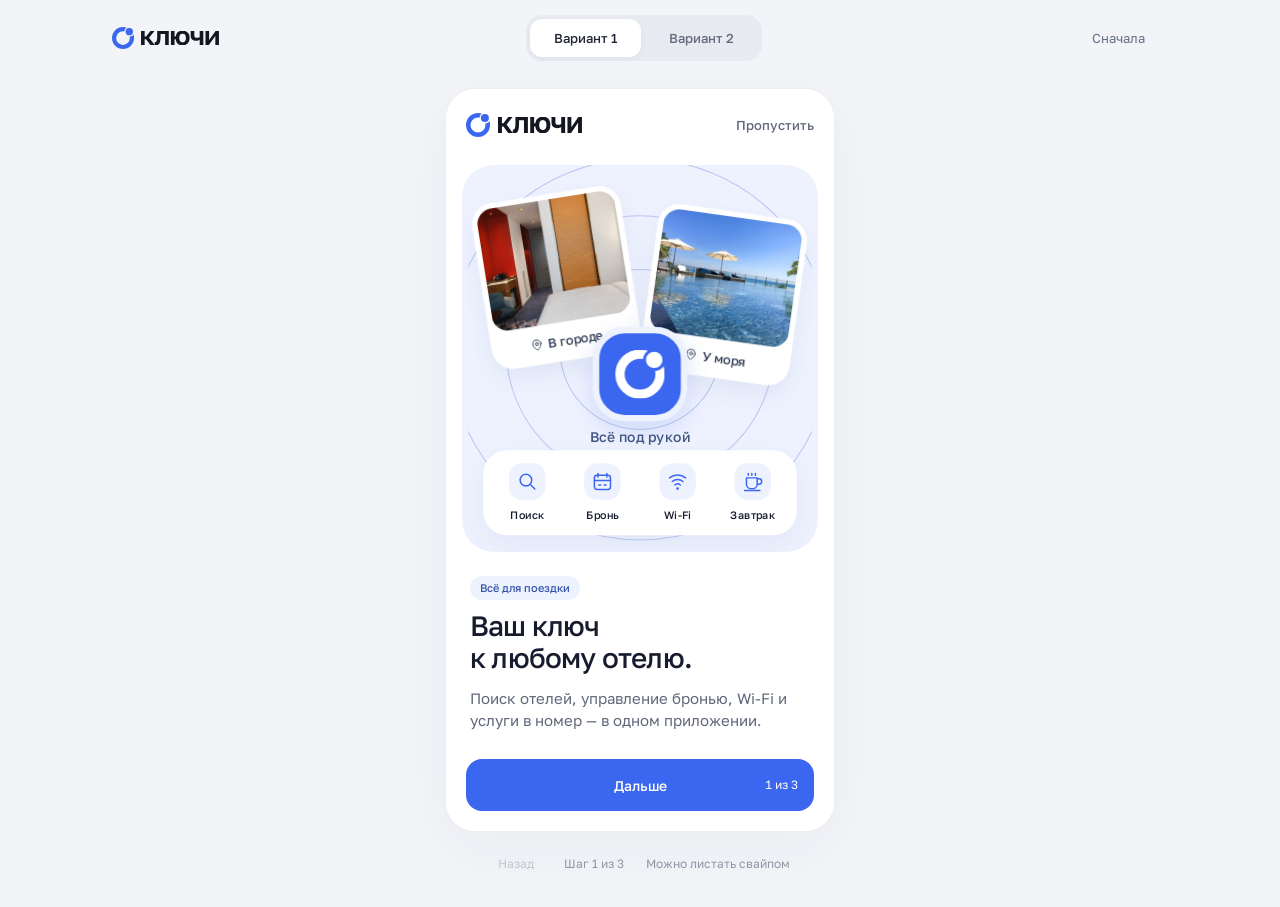
==== index.html @ f1ea24d5 "Add two three-step Keys onboarding prototypes" ====
<!doctype html>
<html lang="ru">
<head>
  <meta charset="utf-8">
  <meta name="viewport" content="width=device-width, initial-scale=1, viewport-fit=cover">
  <meta name="theme-color" content="#f4f5fa">
  <title>Ключи — два варианта онбординга</title>
  <link rel="icon" href="./assets/keys-orbit-symbol-blue.svg" type="image/svg+xml">
  <link rel="stylesheet" href="./fonts.css">
  <link rel="stylesheet" href="./app/variant-one.css">
  <link rel="stylesheet" href="./app/prototype.css">
  <script type="module" src="./app/prototype.js"></script>
</head>
<body>
  <header class="prototype-header">
    <a class="prototype-brand" href="./index.html" aria-label="Ключи — начало прототипа"><img src="./assets/keys-orbit-symbol-blue.svg" alt=""><img src="./assets/keys-wordmark.svg" alt="Ключи"></a>
    <nav class="variant-switch" aria-label="Вариант онбординга">
      <button type="button" data-variant="1" aria-pressed="true">Вариант 1</button>
      <button type="button" data-variant="2" aria-pressed="false">Вариант 2</button>
    </nav>
    <button type="button" class="restart" data-restart>Сначала</button>
  </header>
  <main class="prototype-stage" aria-label="Прототип онбординга">
    <section id="keysOnboardingPrototype" aria-label="Вариант 1">
      <div class="kon-phone" data-phone-screen>
        <header class="kon-header">
          <button type="button" class="kon-back" data-back aria-label="Предыдущий шаг" hidden></button>
          <div class="kon-brand"><img class="brand-symbol" src="./assets/keys-orbit-symbol-blue.svg" alt=""><img class="kon-wordmark" src="./assets/keys-wordmark.svg" alt="Ключи"></div>
          <button type="button" data-onboard-skip data-skip>Пропустить</button>
        </header>
        <main class="kon-stage" aria-label="Знакомство с приложением"></main>
        <footer class="kon-footer">
          <button type="button" class="kon-primary" data-next><span data-onboard-label>Дальше</span><span class="kon-progress" data-onboard-progress>1 из 3</span></button>
          <button type="button" class="kon-secondary" data-booking hidden>У меня уже есть бронь</button>
        </footer>
      </div>
    </section>
    <section id="variantTwo" aria-label="Вариант 2" hidden>
      <div class="orbit-phone" data-phone-screen>
        <div class="orbit-slides"></div>
        <footer class="orbit-footer">
          <nav class="step-bars" aria-label="Шаг онбординга"></nav>
          <button type="button" class="orbit-primary" data-next>Дальше</button>
          <button type="button" class="orbit-secondary" data-booking hidden>У меня уже есть бронь</button>
        </footer>
      </div>
    </section>
    <div class="review-controls"><button type="button" data-back>Назад</button><span data-step-status aria-live="polite">Шаг 1 из 3</span><span class="swipe-hint">Можно листать свайпом</span></div>
  </main>
  <dialog aria-labelledby="completion-title">
    <form method="dialog">
      <img src="./assets/keys-orbit-symbol-blue.svg" alt="" width="48" height="48">
      <p class="completion-eyebrow">КОНЕЦ ОНБОРДИНГА</p>
      <h2 id="completion-title">Переходим к поиску отеля</h2>
      <p data-completion-text>Три шага пройдены. Следующий экран приложения — поиск отеля.</p>
      <button class="dialog-primary" value="restart">Пройти ещё раз</button>
      <button class="dialog-secondary" value="back">Вернуться к последнему шагу</button>
    </form>
  </dialog>
</body>
</html>
---- fonts.css ----
/* cyrillic-ext */
@font-face {
  font-family: 'Onest';
  font-style: normal;
  font-weight: 400;
  font-display: swap;
  src: url("./assets/fonts/94c92959-76fa-433f-8384-70af950ff618.woff2") format('woff2');
  unicode-range: U+0460-052F, U+1C80-1C8A, U+20B4, U+2DE0-2DFF, U+A640-A69F, U+FE2E-FE2F;
}
/* cyrillic */
@font-face {
  font-family: 'Onest';
  font-style: normal;
  font-weight: 400;
  font-display: swap;
  src: url("./assets/fonts/224b887f-c009-40d3-b89b-c998ce53ef79.woff2") format('woff2');
  unicode-range: U+0301, U+0400-045F, U+0490-0491, U+04B0-04B1, U+2116;
}
/* math */
@font-face {
  font-family: 'Onest';
  font-style: normal;
  font-weight: 400;
  font-display: swap;
  src: url("./assets/fonts/7c19373d-10e6-48eb-9c31-f9e4230ee7aa.woff2") format('woff2');
  unicode-range: U+0302-0303, U+0305, U+0307-0308, U+0310, U+0312, U+0315, U+031A, U+0326-0327, U+032C, U+032F-0330, U+0332-0333, U+0338, U+033A, U+0346, U+034D, U+0391-03A1, U+03A3-03A9, U+03B1-03C9, U+03D1, U+03D5-03D6, U+03F0-03F1, U+03F4-03F5, U+2016-2017, U+2034-2038, U+203C, U+2040, U+2043, U+2047, U+2050, U+2057, U+205F, U+2070-2071, U+2074-209F, U+20D0-20DC, U+20E1, U+20E5-20EF, U+2100-2112, U+2114-2115, U+2117-2121, U+2123-214F, U+2190, U+2192, U+2194-21AE, U+21B0-21E5, U+21F1-21F2, U+21F4-2211, U+2213-2214, U+2216-22FF, U+2308-230B, U+2310, U+2319, U+231C-2321, U+2336-237A, U+237C, U+2395, U+239B-23B7, U+23D0, U+23DC-23E1, U+2474-2475, U+25AF, U+25B3, U+25B7, U+25BD, U+25C1, U+25CA, U+25CC, U+25FB, U+266D-266F, U+27C0-27FF, U+2900-2AFF, U+2B0E-2B11, U+2B30-2B4C, U+2BFE, U+3030, U+FF5B, U+FF5D, U+1D400-1D7FF, U+1EE00-1EEFF;
}
/* symbols */
@font-face {
  font-family: 'Onest';
  font-style: normal;
  font-weight: 400;
  font-display: swap;
  src: url("./assets/fonts/ad34a14c-4c8c-423f-834f-b74618df8591.woff2") format('woff2');
  unicode-range: U+0001-000C, U+000E-001F, U+007F-009F, U+20DD-20E0, U+20E2-20E4, U+2150-218F, U+2190, U+2192, U+2194-2199, U+21AF, U+21E6-21F0, U+21F3, U+2218-2219, U+2299, U+22C4-22C6, U+2300-243F, U+2440-244A, U+2460-24FF, U+25A0-27BF, U+2800-28FF, U+2921-2922, U+2981, U+29BF, U+29EB, U+2B00-2BFF, U+4DC0-4DFF, U+FFF9-FFFB, U+10140-1018E, U+10190-1019C, U+101A0, U+101D0-101FD, U+102E0-102FB, U+10E60-10E7E, U+1D2C0-1D2D3, U+1D2E0-1D37F, U+1F000-1F0FF, U+1F100-1F1AE, U+1F1E6-1F1FF, U+1F30D-1F30F, U+1F315, U+1F31C, U+1F31E, U+1F320-1F32C, U+1F336, U+1F378, U+1F37D, U+1F382, U+1F393-1F39F, U+1F3A7-1F3A8, U+1F3AC-1F3AF, U+1F3C2, U+1F3C4-1F3C6, U+1F3CA-1F3CE, U+1F3D4-1F3E0, U+1F3ED, U+1F3F1-1F3F3, U+1F3F5-1F3F7, U+1F408, U+1F415, U+1F41F, U+1F426, U+1F43F, U+1F441-1F442, U+1F444, U+1F446-1F449, U+1F44C-1F44E, U+1F453, U+1F46A, U+1F47D, U+1F4A3, U+1F4B0, U+1F4B3, U+1F4B9, U+1F4BB, U+1F4BF, U+1F4C8-1F4CB, U+1F4D6, U+1F4DA, U+1F4DF, U+1F4E3-1F4E6, U+1F4EA-1F4ED, U+1F4F7, U+1F4F9-1F4FB, U+1F4FD-1F4FE, U+1F503, U+1F507-1F50B, U+1F50D, U+1F512-1F513, U+1F53E-1F54A, U+1F54F-1F5FA, U+1F610, U+1F650-1F67F, U+1F687, U+1F68D, U+1F691, U+1F694, U+1F698, U+1F6AD, U+1F6B2, U+1F6B9-1F6BA, U+1F6BC, U+1F6C6-1F6CF, U+1F6D3-1F6D7, U+1F6E0-1F6EA, U+1F6F0-1F6F3, U+1F6F7-1F6FC, U+1F700-1F80B, U+1F810-1F847, U+1F850-1F859, U+1F860-1F887, U+1F890-1F8AD, U+1F8B0-1F8BB, U+1F8C0-1F8C1, U+1F8D0-1F8D8, U+1F900-1F90B, U+1F93B, U+1F946, U+1F984, U+1F996, U+1F9E9, U+1FA00-1FA6F, U+1FA70-1FA7C, U+1FA80-1FAC6, U+1FAC8, U+1FACC-1FADD, U+1FADF-1FAEB, U+1FAEF-1FAFA, U+1FB00-1FBFF;
}
/* vietnamese */
@font-face {
  font-family: 'Onest';
  font-style: normal;
  font-weight: 400;
  font-display: swap;
  src: url("./assets/fonts/74336ee8-8301-4ddb-8cc1-fe954dab2084.woff2") format('woff2');
  unicode-range: U+0102-0103, U+0110-0111, U+0128-0129, U+0168-0169, U+01A0-01A1, U+01AF-01B0, U+0300-0301, U+0303-0304, U+0308-0309, U+0323, U+0329, U+1EA0-1EF9, U+20AB;
}
/* latin-ext */
@font-face {
  font-family: 'Onest';
  font-style: normal;
  font-weight: 400;
  font-display: swap;
  src: url("./assets/fonts/9a9ccb74-e5eb-4e24-b52e-71eafc269da8.woff2") format('woff2');
  unicode-range: U+0100-02BA, U+02BD-02C5, U+02C7-02CC, U+02CE-02D7, U+02DD-02FF, U+0304, U+0308, U+0329, U+1D00-1DBF, U+1E00-1E9F, U+1EF2-1EFF, U+2020, U+20A0-20AB, U+20AD-20C4, U+2113, U+2C60-2C7F, U+A720-A7FF;
}
/* latin */
@font-face {
  font-family: 'Onest';
  font-style: normal;
  font-weight: 400;
  font-display: swap;
  src: url("./assets/fonts/26c25336-1daa-4f45-ab3e-5787d46991ff.woff2") format('woff2');
  unicode-range: U+0000-00FF, U+0131, U+0152-0153, U+02BB-02BC, U+02C6, U+02DA, U+02DC, U+0304, U+0308, U+0329, U+2000-206F, U+20AC, U+2122, U+2191, U+2193, U+2212, U+2215, U+FEFF, U+FFFD;
}
/* cyrillic-ext */
@font-face {
  font-family: 'Onest';
  font-style: normal;
  font-weight: 500;
  font-display: swap;
  src: url("./assets/fonts/94c92959-76fa-433f-8384-70af950ff618.woff2") format('woff2');
  unicode-range: U+0460-052F, U+1C80-1C8A, U+20B4, U+2DE0-2DFF, U+A640-A69F, U+FE2E-FE2F;
}
/* cyrillic */
@font-face {
  font-family: 'Onest';
  font-style: normal;
  font-weight: 500;
  font-display: swap;
  src: url("./assets/fonts/224b887f-c009-40d3-b89b-c998ce53ef79.woff2") format('woff2');
  unicode-range: U+0301, U+0400-045F, U+0490-0491, U+04B0-04B1, U+2116;
}
/* math */
@font-face {
  font-family: 'Onest';
  font-style: normal;
  font-weight: 500;
  font-display: swap;
  src: url("./assets/fonts/7c19373d-10e6-48eb-9c31-f9e4230ee7aa.woff2") format('woff2');
  unicode-range: U+0302-0303, U+0305, U+0307-0308, U+0310, U+0312, U+0315, U+031A, U+0326-0327, U+032C, U+032F-0330, U+0332-0333, U+0338, U+033A, U+0346, U+034D, U+0391-03A1, U+03A3-03A9, U+03B1-03C9, U+03D1, U+03D5-03D6, U+03F0-03F1, U+03F4-03F5, U+2016-2017, U+2034-2038, U+203C, U+2040, U+2043, U+2047, U+2050, U+2057, U+205F, U+2070-2071, U+2074-209F, U+20D0-20DC, U+20E1, U+20E5-20EF, U+2100-2112, U+2114-2115, U+2117-2121, U+2123-214F, U+2190, U+2192, U+2194-21AE, U+21B0-21E5, U+21F1-21F2, U+21F4-2211, U+2213-2214, U+2216-22FF, U+2308-230B, U+2310, U+2319, U+231C-2321, U+2336-237A, U+237C, U+2395, U+239B-23B7, U+23D0, U+23DC-23E1, U+2474-2475, U+25AF, U+25B3, U+25B7, U+25BD, U+25C1, U+25CA, U+25CC, U+25FB, U+266D-266F, U+27C0-27FF, U+2900-2AFF, U+2B0E-2B11, U+2B30-2B4C, U+2BFE, U+3030, U+FF5B, U+FF5D, U+1D400-1D7FF, U+1EE00-1EEFF;
}
/* symbols */
@font-face {
  font-family: 'Onest';
  font-style: normal;
  font-weight: 500;
  font-display: swap;
  src: url("./assets/fonts/ad34a14c-4c8c-423f-834f-b74618df8591.woff2") format('woff2');
  unicode-range: U+0001-000C, U+000E-001F, U+007F-009F, U+20DD-20E0, U+20E2-20E4, U+2150-218F, U+2190, U+2192, U+2194-2199, U+21AF, U+21E6-21F0, U+21F3, U+2218-2219, U+2299, U+22C4-22C6, U+2300-243F, U+2440-244A, U+2460-24FF, U+25A0-27BF, U+2800-28FF, U+2921-2922, U+2981, U+29BF, U+29EB, U+2B00-2BFF, U+4DC0-4DFF, U+FFF9-FFFB, U+10140-1018E, U+10190-1019C, U+101A0, U+101D0-101FD, U+102E0-102FB, U+10E60-10E7E, U+1D2C0-1D2D3, U+1D2E0-1D37F, U+1F000-1F0FF, U+1F100-1F1AE, U+1F1E6-1F1FF, U+1F30D-1F30F, U+1F315, U+1F31C, U+1F31E, U+1F320-1F32C, U+1F336, U+1F378, U+1F37D, U+1F382, U+1F393-1F39F, U+1F3A7-1F3A8, U+1F3AC-1F3AF, U+1F3C2, U+1F3C4-1F3C6, U+1F3CA-1F3CE, U+1F3D4-1F3E0, U+1F3ED, U+1F3F1-1F3F3, U+1F3F5-1F3F7, U+1F408, U+1F415, U+1F41F, U+1F426, U+1F43F, U+1F441-1F442, U+1F444, U+1F446-1F449, U+1F44C-1F44E, U+1F453, U+1F46A, U+1F47D, U+1F4A3, U+1F4B0, U+1F4B3, U+1F4B9, U+1F4BB, U+1F4BF, U+1F4C8-1F4CB, U+1F4D6, U+1F4DA, U+1F4DF, U+1F4E3-1F4E6, U+1F4EA-1F4ED, U+1F4F7, U+1F4F9-1F4FB, U+1F4FD-1F4FE, U+1F503, U+1F507-1F50B, U+1F50D, U+1F512-1F513, U+1F53E-1F54A, U+1F54F-1F5FA, U+1F610, U+1F650-1F67F, U+1F687, U+1F68D, U+1F691, U+1F694, U+1F698, U+1F6AD, U+1F6B2, U+1F6B9-1F6BA, U+1F6BC, U+1F6C6-1F6CF, U+1F6D3-1F6D7, U+1F6E0-1F6EA, U+1F6F0-1F6F3, U+1F6F7-1F6FC, U+1F700-1F80B, U+1F810-1F847, U+1F850-1F859, U+1F860-1F887, U+1F890-1F8AD, U+1F8B0-1F8BB, U+1F8C0-1F8C1, U+1F8D0-1F8D8, U+1F900-1F90B, U+1F93B, U+1F946, U+1F984, U+1F996, U+1F9E9, U+1FA00-1FA6F, U+1FA70-1FA7C, U+1FA80-1FAC6, U+1FAC8, U+1FACC-1FADD, U+1FADF-1FAEB, U+1FAEF-1FAFA, U+1FB00-1FBFF;
}
/* vietnamese */
@font-face {
  font-family: 'Onest';
  font-style: normal;
  font-weight: 500;
  font-display: swap;
  src: url("./assets/fonts/74336ee8-8301-4ddb-8cc1-fe954dab2084.woff2") format('woff2');
  unicode-range: U+0102-0103, U+0110-0111, U+0128-0129, U+0168-0169, U+01A0-01A1, U+01AF-01B0, U+0300-0301, U+0303-0304, U+0308-0309, U+0323, U+0329, U+1EA0-1EF9, U+20AB;
}
/* latin-ext */
@font-face {
  font-family: 'Onest';
  font-style: normal;
  font-weight: 500;
  font-display: swap;
  src: url("./assets/fonts/9a9ccb74-e5eb-4e24-b52e-71eafc269da8.woff2") format('woff2');
  unicode-range: U+0100-02BA, U+02BD-02C5, U+02C7-02CC, U+02CE-02D7, U+02DD-02FF, U+0304, U+0308, U+0329, U+1D00-1DBF, U+1E00-1E9F, U+1EF2-1EFF, U+2020, U+20A0-20AB, U+20AD-20C4, U+2113, U+2C60-2C7F, U+A720-A7FF;
}
/* latin */
@font-face {
  font-family: 'Onest';
  font-style: normal;
  font-weight: 500;
  font-display: swap;
  src: url("./assets/fonts/26c25336-1daa-4f45-ab3e-5787d46991ff.woff2") format('woff2');
  unicode-range: U+0000-00FF, U+0131, U+0152-0153, U+02BB-02BC, U+02C6, U+02DA, U+02DC, U+0304, U+0308, U+0329, U+2000-206F, U+20AC, U+2122, U+2191, U+2193, U+2212, U+2215, U+FEFF, U+FFFD;
}
/* cyrillic-ext */
@font-face {
  font-family: 'Unbounded';
  font-style: normal;
  font-weight: 500;
  font-display: swap;
  src: url("./assets/fonts/e38fe91e-8427-4e10-9635-81ae80076429.woff2") format('woff2');
  unicode-range: U+0460-052F, U+1C80-1C8A, U+20B4, U+2DE0-2DFF, U+A640-A69F, U+FE2E-FE2F;
}
/* cyrillic */
@font-face {
  font-family: 'Unbounded';
  font-style: normal;
  font-weight: 500;
  font-display: swap;
  src: url("./assets/fonts/b488c37d-ebae-4c45-a762-8b8aa4b4343b.woff2") format('woff2');
  unicode-range: U+0301, U+0400-045F, U+0490-0491, U+04B0-04B1, U+2116;
}
/* vietnamese */
@font-face {
  font-family: 'Unbounded';
  font-style: normal;
  font-weight: 500;
  font-display: swap;
  src: url("./assets/fonts/0ee1208a-fbf8-474f-a5f6-5e7e6a9bb08d.woff2") format('woff2');
  unicode-range: U+0102-0103, U+0110-0111, U+0128-0129, U+0168-0169, U+01A0-01A1, U+01AF-01B0, U+0300-0301, U+0303-0304, U+0308-0309, U+0323, U+0329, U+1EA0-1EF9, U+20AB;
}
/* latin-ext */
@font-face {
  font-family: 'Unbounded';
  font-style: normal;
  font-weight: 500;
  font-display: swap;
  src: url("./assets/fonts/8741577a-c446-4a80-b9a4-e531bd05f791.woff2") format('woff2');
  unicode-range: U+0100-02BA, U+02BD-02C5, U+02C7-02CC, U+02CE-02D7, U+02DD-02FF, U+0304, U+0308, U+0329, U+1D00-1DBF, U+1E00-1E9F, U+1EF2-1EFF, U+2020, U+20A0-20AB, U+20AD-20C4, U+2113, U+2C60-2C7F, U+A720-A7FF;
}
/* latin */
@font-face {
  font-family: 'Unbounded';
  font-style: normal;
  font-weight: 500;
  font-display: swap;
  src: url("./assets/fonts/87f37b57-3fe3-411d-8862-aa31b31827a6.woff2") format('woff2');
  unicode-range: U+0000-00FF, U+0131, U+0152-0153, U+02BB-02BC, U+02C6, U+02DA, U+02DC, U+0304, U+0308, U+0329, U+2000-206F, U+20AC, U+2122, U+2191, U+2193, U+2212, U+2215, U+FEFF, U+FFFD;
}

@font-face{font-family:'Golos Text';font-style:normal;font-weight:100 900;font-display:swap;src:url('./assets/fonts/golos-text-latin-wght-normal-BS5oQT7X.woff2') format('woff2');unicode-range:U+0000-00FF,U+0131,U+0152-0153,U+02BB-02BC,U+02C6,U+02DA,U+02DC,U+0304,U+0308,U+0329,U+2000-206F,U+20A0-20AB,U+20AD-20C0,U+2113,U+2C60-2C7F,U+A720-A7FF,U+FEFF,U+FFFD;}
@font-face{font-family:'Golos Text';font-style:normal;font-weight:100 900;font-display:swap;src:url('./assets/fonts/golos-text-cyrillic-wght-normal-mKek_fSS.woff2') format('woff2');unicode-range:U+0301,U+0400-045F,U+0490-0491,U+04B0-04B1,U+2116;}
---- app/variant-one.css ----
/* Three stories in the Orbit brand: trip, combined benefits, personal discovery. */
#keysOnboardingPrototype[hidden]{display:none!important}
body[data-keys-scenario=onboarding] #keysUnifiedPrototype>:not(#keysOnboardingPrototype){display:none!important}
#keysOnboardingPrototype{display:flex;justify-content:center;padding:6px 0 22px;font-family:var(--font-sans);color:#171b2d}
#keysOnboardingPrototype *{box-sizing:border-box}
#keysOnboardingPrototype .kon-phone{position:relative;isolation:isolate;width:390px;max-width:100%;height:var(--keys-preview-height,844px);min-height:440px;display:flex;flex-direction:column;overflow:hidden;border:1px solid #eceef2;border-radius:30px;background:#fff;box-shadow:0 16px 60px #1c284112;container-type:size;touch-action:pan-y}
#keysOnboardingPrototype button{font:500 14px/21px var(--font-sans);cursor:pointer;flex:none}
#keysOnboardingPrototype button[hidden]{display:none!important}
#keysOnboardingPrototype button:focus-visible{outline:2px solid #3a66f0;outline-offset:3px}
#keysOnboardingPrototype .kon-header{height:64px;flex:none;display:flex;align-items:center;gap:10px;padding:8px 20px 0}
#keysOnboardingPrototype .kon-header button{height:44px;border:0;background:none;color:#62687b;padding:0}
#keysOnboardingPrototype .kon-header [data-onboard-skip]{margin-left:auto;font-size:13px}
#keysOnboardingPrototype .kon-back{width:32px}
#keysOnboardingPrototype .kon-back svg{width:22px;height:22px}
.kon-brand{display:flex;align-items:center;gap:8px}
#keysOnboardingPrototype .kon-wordmark{display:block;width:80px;height:auto}
.kon-orbit{position:relative;width:22px;height:22px;border:4.1px solid #3a66f0;border-radius:50%;transform:rotate(calc(var(--kon-step)*90deg));transition:transform .6s cubic-bezier(.2,.8,.2,1)}
.kon-orbit i{position:absolute;left:-5.7px;top:3.2px;width:7.3px;height:7.3px;border-radius:50%;background:#3a66f0;box-shadow:0 0 0 1.3px #fff}
#keysOnboardingPrototype .kon-stage{position:relative;flex:1;min-height:0;overflow:hidden}
#keysOnboardingPrototype .kon-slide{position:absolute;inset:0;display:flex;flex-direction:column;transform:translateX(calc(var(--kon-offset)*100%));transition:transform .36s cubic-bezier(.2,.8,.2,1),opacity .2s}
#keysOnboardingPrototype .kon-visual{margin:12px 16px 0;flex:1;min-height:180px;max-height:420px;position:relative;overflow:hidden;border-radius:26px;background:linear-gradient(145deg,#dce8ff,#eeedff 65%,#e6e0ff)}
#keysOnboardingPrototype [data-theme=benefits] .kon-visual{background:linear-gradient(145deg,#deeee9,#e6f4ee 40%,#e9edff)}
#keysOnboardingPrototype [data-theme=match] .kon-visual{background:linear-gradient(145deg,#ece6ff,#e4e7ff 50%,#d5edff)}
#keysOnboardingPrototype .kon-scene{position:absolute;width:320px;height:360px;top:50%;left:50%;transform:translate(-50%,-50%) scale(var(--kon-art-scale,1));transform-origin:center;font:400 12px/17px var(--font-sans)}
#keysOnboardingPrototype .kon-scene svg{display:block;width:20px;height:20px;flex:none}
#keysOnboardingPrototype .kon-scene strong{font-weight:600}
#keysOnboardingPrototype .kon-art-orbit{position:absolute;width:310px;height:310px;left:4px;top:20px;opacity:.13;animation:kon-orbit-drift 30s linear infinite}
#keysOnboardingPrototype .kon-copy{padding:24px 24px 12px;flex:none}
#keysOnboardingPrototype .kon-eyebrow{display:block;color:#3b57b5;font:500 12px/18px var(--font-sans);margin-bottom:10px}
#keysOnboardingPrototype .kon-copy h1{margin:0;font:600 28px/32px var(--font-sans)!important;letter-spacing:-.7px;outline:none}
#keysOnboardingPrototype .kon-copy p{margin:14px 0 0;font:400 15px/22px var(--font-sans);color:#62687b;text-wrap:pretty}
#keysOnboardingPrototype .kon-footer{padding:16px 20px max(20px,env(safe-area-inset-bottom));display:flex;flex-direction:column;gap:4px;flex:none;background:#fff}
#keysOnboardingPrototype .kon-primary{display:grid;grid-template-columns:40px minmax(0,1fr) 40px;align-items:center;gap:4px;padding:0 16px;height:52px;border:0;border-radius:16px;background:#3a66f0;color:#fff}
#keysOnboardingPrototype .kon-progress{grid-column:3;grid-row:1;justify-self:end;font:400 12px/18px var(--font-sans);font-variant-numeric:tabular-nums;white-space:nowrap;color:#fff}
#keysOnboardingPrototype [data-onboard-label]{grid-column:2;grid-row:1}
#keysOnboardingPrototype .kon-secondary{height:36px;border:0;border-radius:14px;background:transparent;color:#3a66f0;font-size:13px}
/* Trip: real app fragments gathered around one booking. */
#keysOnboardingPrototype .kon-search-preview{position:absolute;top:18px;left:18px;right:18px;display:flex;align-items:center;gap:10px;padding:13px 14px;background:#fff;border-radius:16px;box-shadow:0 8px 24px #25488f0c;color:#36415d;font-size:14px}
#keysOnboardingPrototype .kon-small-orbit{margin-left:auto;width:22px;height:22px}
#keysOnboardingPrototype .kon-small-orbit img{width:100%;height:100%}
#keysOnboardingPrototype .kon-booking-preview{position:absolute;top:83px;left:32px;right:24px;display:flex;overflow:hidden;border:4px solid #fff;border-radius:20px;background:#fff;box-shadow:0 12px 32px #36497b18;transform:rotate(-3deg)}
#keysOnboardingPrototype .kon-hotel-photo{width:93px;height:150px;object-fit:cover;object-position:90% 55%}
#keysOnboardingPrototype .kon-booking-info{display:flex;flex-direction:column;gap:6px;padding:12px 9px;color:#697184}
#keysOnboardingPrototype .kon-booking-info strong{font-size:16px;line-height:22px;color:#171b2d}
#keysOnboardingPrototype .kon-status{display:flex;gap:3px;align-items:center;font-size:10px;color:#137351;white-space:nowrap}
#keysOnboardingPrototype .kon-status svg{width:12px;height:12px}
#keysOnboardingPrototype .kon-booking-actions{display:flex;gap:8px;margin-top:6px;font-size:10px;line-height:15px;color:#3456bd}
#keysOnboardingPrototype .kon-wifi-preview,#keysOnboardingPrototype .kon-service-preview{position:absolute;display:flex;align-items:center;gap:10px;padding:13px;border-radius:18px;box-shadow:0 8px 24px #25488f12}
#keysOnboardingPrototype .kon-wifi-preview{left:8px;top:236px;width:226px;background:#fff;transform:rotate(-3deg)}
#keysOnboardingPrototype .kon-mini-icon{display:grid;place-items:center;width:34px;height:34px;border-radius:11px;background:#eef2ff;color:#3456bd}
#keysOnboardingPrototype .kon-wifi-preview div,#keysOnboardingPrototype .kon-service-preview div{display:flex;flex-direction:column;gap:2px}
#keysOnboardingPrototype .kon-wifi-preview strong,#keysOnboardingPrototype .kon-service-preview strong{font-size:13px}
#keysOnboardingPrototype .kon-wifi-preview div>span{color:#697184;font-size:11px}
#keysOnboardingPrototype .kon-service-preview{right:8px;bottom:9px;background:#3a66f0;color:#fff;transform:rotate(3deg)}
#keysOnboardingPrototype .kon-service-preview .kon-mini-icon{background:#ffffff20;color:#fff}
#keysOnboardingPrototype .kon-service-preview div>span{display:flex;align-items:center;gap:4px;color:#e4edff;font-size:11px}
#keysOnboardingPrototype .kon-service-preview div>span svg{width:12px;height:12px}
/* Benefits: two distinct loyalty sources, one clear total. */
#keysOnboardingPrototype .kon-direct-label{position:absolute;top:18px;left:0;right:0;display:flex;justify-content:center;align-items:center;gap:7px;font-weight:500;color:#23644f}
#keysOnboardingPrototype .kon-direct-label svg{width:17px;height:17px}
#keysOnboardingPrototype .kon-hotel-member{position:absolute;top:55px;left:18px;right:18px;padding:18px;display:flex;align-items:center;justify-content:space-between;border-radius:20px;background:#fff7e8;color:#75501e;box-shadow:0 10px 24px #66735310}
#keysOnboardingPrototype .kon-hotel-member>div,#keysOnboardingPrototype .kon-app-points>div{display:flex;flex-direction:column;gap:6px}
#keysOnboardingPrototype .kon-hotel-member strong{font-size:18px;line-height:24px;color:#382b18}
#keysOnboardingPrototype .kon-gold-label{font-size:11px;font-weight:500}
#keysOnboardingPrototype .kon-hotel-member>b{font-size:35px;line-height:40px;letter-spacing:-1.8px}
#keysOnboardingPrototype .kon-hotel-member>b span{font-size:23px}
#keysOnboardingPrototype .kon-combine{position:absolute;z-index:2;top:149px;left:143px;width:34px;height:34px;border:3px solid #e5f2ee;border-radius:50%;display:grid;place-items:center;background:#fff;color:#33654f;font:500 23px/28px var(--font-sans)}
#keysOnboardingPrototype .kon-app-points{position:absolute;top:174px;left:18px;right:18px;display:flex;align-items:center;justify-content:space-between;padding:16px 18px;border-radius:20px;background:#3a66f0;color:#fff;box-shadow:0 10px 24px #365bc324}
#keysOnboardingPrototype .kon-app-points strong{font-size:28px;line-height:32px;letter-spacing:-.5px}
#keysOnboardingPrototype .kon-app-points small{font-size:12px;font-weight:400;letter-spacing:0}
#keysOnboardingPrototype .kon-app-points>div>span:last-child{font-size:10px;color:#eff3ff}
#keysOnboardingPrototype .kon-app-points>img{width:55px;height:55px;filter:brightness(0) invert(1);opacity:.75}
#keysOnboardingPrototype .kon-total-preview{position:absolute;bottom:9px;left:18px;right:18px;display:flex;justify-content:space-between;align-items:center;gap:8px;padding:8px 14px;border-radius:16px;background:#fff;color:#697184}
#keysOnboardingPrototype .kon-total-preview>div>span{display:block;font-size:10px;line-height:14px}
#keysOnboardingPrototype .kon-total-preview>div>div{display:flex;align-items:baseline;gap:8px;margin-top:3px}
#keysOnboardingPrototype .kon-total-preview strong{font-size:22px;line-height:26px;color:#171b2d;letter-spacing:-.5px}
#keysOnboardingPrototype .kon-total-preview s{font-size:12px}
#keysOnboardingPrototype .kon-saving{font-size:10px;line-height:15px;color:#147350;background:#e6f6ec;border-radius:10px;padding:6px 10px}
#keysOnboardingPrototype .kon-saving b{font-size:14px;font-weight:600}
/* Personal recommendations: familiar hotel card, signals and a saved heart. */
#keysOnboardingPrototype .kon-interest{position:absolute;display:flex;align-items:center;gap:6px;background:#fff;border-radius:24px;padding:9px 12px;color:#4d4d83;font-size:12px;box-shadow:0 6px 18px #44358110}
#keysOnboardingPrototype .kon-interest svg{width:16px;height:16px}
#keysOnboardingPrototype .kon-interest-one{top:17px;left:22px;transform:rotate(-7deg);color:#ae3e75}
#keysOnboardingPrototype .kon-interest-two{top:32px;right:14px;transform:rotate(6deg)}
#keysOnboardingPrototype .kon-match-card{position:absolute;top:77px;left:24px;right:24px;border:5px solid #fff;border-radius:23px;background:#fff;overflow:hidden;box-shadow:0 14px 30px #2c497b1a;transform:rotate(-3deg)}
#keysOnboardingPrototype .kon-match-photo{height:122px;position:relative}
#keysOnboardingPrototype .kon-match-photo>img{width:100%;height:100%;object-fit:cover}
#keysOnboardingPrototype .kon-match-heart{position:absolute;top:10px;right:10px;display:grid;place-items:center;width:34px;height:34px;border-radius:50%;background:#fff;color:#d04f7c}
#keysOnboardingPrototype .kon-match-heart svg{fill:#d04f7c;width:20px;height:20px}
#keysOnboardingPrototype .kon-match-info{padding:12px 10px;display:flex;flex-direction:column;gap:6px}
#keysOnboardingPrototype .kon-personal-label{font-size:11px;line-height:16px;color:#3456bd}
#keysOnboardingPrototype .kon-match-info>strong{font-size:19px;line-height:24px}
#keysOnboardingPrototype .kon-match-tags{display:flex;gap:6px;margin-top:3px}
#keysOnboardingPrototype .kon-match-tags>span{display:flex;align-items:center;gap:3px;padding:4px 5px;background:#f1f4ff;border-radius:7px;color:#3456bd;font-size:9px;white-space:nowrap}
#keysOnboardingPrototype .kon-match-tags svg{width:12px;height:12px}
#keysOnboardingPrototype .kon-match-note{position:absolute;bottom:9px;left:12px;right:12px;display:flex;align-items:center;justify-content:center;gap:6px;padding:10px 6px;border-radius:13px;background:#e7f6ef;color:#196f51;font-size:10px;box-shadow:0 8px 16px #2c497b0c}
#keysOnboardingPrototype .kon-match-note svg{width:14px;height:14px}
#keysOnboardingPrototype .is-current .kon-appear{animation:kon-card-arrive .7s cubic-bezier(.2,.8,.2,1) both;animation-delay:.08s}
#keysOnboardingPrototype .is-current .kon-appear:nth-of-type(2){animation-delay:.18s}
#keysOnboardingPrototype .is-current .kon-appear:nth-of-type(3){animation-delay:.3s}
#keysOnboardingPrototype .is-current .kon-appear:nth-of-type(4){animation-delay:.42s}
#keysOnboardingPrototype .kon-slide:not(.is-current) *,#keysOnboardingPrototype .kon-loading .kon-appear{animation-play-state:paused!important}
@keyframes kon-card-arrive{from{opacity:0;translate:0 18px;scale:.95}to{opacity:1;translate:0 0;scale:1}}
@keyframes kon-orbit-drift{to{rotate:360deg}}
@container(max-height:700px){
 #keysOnboardingPrototype .kon-header{height:52px;padding-top:0}
 #keysOnboardingPrototype .kon-visual{margin-top:6px;min-height:170px}
 #keysOnboardingPrototype .kon-copy{padding:16px 22px 6px}
 #keysOnboardingPrototype .kon-eyebrow{margin-bottom:6px}
 #keysOnboardingPrototype .kon-copy h1{font-size:26px!important;line-height:30px!important}
 #keysOnboardingPrototype .kon-copy p{font-size:14px;line-height:20px;margin-top:10px}
 #keysOnboardingPrototype .kon-footer{padding:10px 20px max(12px,env(safe-area-inset-bottom))}
}
@container(max-height:540px){
 #keysOnboardingPrototype .kon-slide{overflow-y:auto}
 #keysOnboardingPrototype .kon-visual{flex:none;height:170px}
 #keysOnboardingPrototype .kon-copy{padding-top:12px}
 #keysOnboardingPrototype .kon-copy h1{font-size:23px!important;line-height:27px!important}
}
@media(max-width:520px){#keysOnboardingPrototype{padding:0}#keysOnboardingPrototype .kon-phone{width:100%;border:0;border-radius:0;box-shadow:none}}
@media(prefers-reduced-motion:reduce){#keysOnboardingPrototype *{animation:none!important;transition:none!important}.kon-slide{transform:none;opacity:0}.kon-slide.is-current{opacity:1}}
/* The same key-to-orbit loading animation as login, then reveal the first slide. */
#keysOnboardingPrototype .kon-phone{position:relative;isolation:isolate}
#keysOnboardingPrototype .kon-splash{pointer-events:auto;animation:kon-splash-exit 2.6s both}
#keysOnboardingPrototype .kon-splash .keys-login-flight{animation:none;top:calc(50% - 132px)}
#keysOnboardingPrototype .kon-splash svg{display:block;width:160px!important;height:160px!important;overflow:visible}
#keysOnboardingPrototype .kon-splash .keys-login-word{color:#fff;animation:kFade 2s cubic-bezier(.65,0,.35,1) both!important}
#keysOnboardingPrototype .kon-splash>p{position:absolute;top:calc(50% + 108px);left:16px;right:16px;margin:0;text-align:center;color:#e3eaff;font:400 15px/22px var(--font-sans)}
#keysOnboardingPrototype .kon-loading>:is(header,main,footer){animation:kon-content-enter .45s 2.1s both}
@keyframes kon-splash-exit{0%,80%{opacity:1;background:#3a66f0}100%{opacity:0;background:#3a66f0}}
@keyframes kon-content-enter{from{opacity:0;transform:translateY(8px)}to{opacity:1;transform:none}}
@media(prefers-reduced-motion:reduce){#keysOnboardingPrototype .kon-splash{display:none}}

#keysOnboardingPrototype [data-onboard-label]{grid-column:2;grid-row:1}
#keysOnboardingPrototype [data-onboard-progress]{grid-row:1}

/* Variant 2 is deliberately isolated: Variant 1 retains its approved styling. */
#keysOnboardingPrototype [data-theme="trip"] .kon-visual{border-radius:32px;background:#eef2ff}
#keysOnboardingPrototype[data-variant="2"] [data-theme="benefits"] .kon-visual{background:#edf6f0}
#keysOnboardingPrototype[data-variant="2"] [data-theme="match"] .kon-visual{background:#f1edfc}
#keysOnboardingPrototype [data-theme="trip"] .kon-eyebrow{display:inline-block;padding:4px 10px;margin-bottom:10px;border-radius:20px;background:#edf2ff;font-size:11px;line-height:16px;color:#3556ac}
#keysOnboardingPrototype[data-variant="2"] [data-theme="benefits"] .kon-eyebrow{background:#e8f5ed;color:#24704d}
#keysOnboardingPrototype[data-variant="2"] [data-theme="match"] .kon-eyebrow{background:#f0ebfa;color:#74529a}
#keysOnboardingPrototype[data-variant="2"] .kon-copy p{margin-top:12px}
#keysOnboardingPrototype .kon2-orbits{position:absolute;inset:0;overflow:hidden}
#keysOnboardingPrototype .kon2-orbits i{position:absolute;left:50%;top:172px;width:150px;height:150px;border:1px solid #b9c9f1;border-radius:50%;translate:-50% -50%}
#keysOnboardingPrototype .kon2-orbits i:nth-child(2){width:250px;height:250px}
#keysOnboardingPrototype .kon2-orbits i:nth-child(3){width:356px;height:356px}
#keysOnboardingPrototype .kon2-destination{position:absolute;top:27px;width:140px;height:156px;padding:5px 5px 0;border-radius:20px;background:#fff;box-shadow:0 10px 22px #24427412}
#keysOnboardingPrototype .kon2-destination>img{display:block;width:100%;height:115px;object-fit:cover;border-radius:15px}
#keysOnboardingPrototype .kon2-destination>span{display:flex;justify-content:center;align-items:center;gap:4px;height:34px;font-size:12px;font-weight:500;color:#34405b}
#keysOnboardingPrototype .kon2-destination svg{width:13px;height:13px}
#keysOnboardingPrototype .kon2-city{left:12px;rotate:-9deg}
#keysOnboardingPrototype .kon2-sea{right:12px;top:43px;rotate:8deg}
#keysOnboardingPrototype .kon2-hub{position:absolute;left:116px;top:151px;width:88px;height:88px;display:grid;place-items:center;background:#3a66f0;border:6px solid #eef2ff;border-radius:30px;box-shadow:0 8px 22px #355ed42a}
#keysOnboardingPrototype .kon2-hub>img{width:46px;height:46px;filter:brightness(0) invert(1)}
#keysOnboardingPrototype .kon2-hub-caption{position:absolute;top:245px;left:0;right:0;text-align:center;font-size:13px;font-weight:500;color:#405580}
#keysOnboardingPrototype .kon2-dock{position:absolute;left:14px;right:14px;bottom:15px;display:grid;grid-template-columns:repeat(4,1fr);gap:4px;background:#fff;padding:12px 8px;border-radius:22px;box-shadow:0 10px 25px #304e7510}
#keysOnboardingPrototype .kon2-dock>div{display:flex;flex-direction:column;align-items:center;gap:7px}
#keysOnboardingPrototype .kon2-dock>div>span{display:grid;place-items:center;width:34px;height:34px;border-radius:12px;background:#eef2ff;color:#3a66f0}
#keysOnboardingPrototype .kon2-dock strong{font-size:10px;line-height:14px;font-weight:500}
#keysOnboardingPrototype .kon2-direct{position:absolute;top:18px;left:0;right:0;display:flex;align-items:center;justify-content:center;gap:6px;color:#287151;font-size:12px;font-weight:500}
#keysOnboardingPrototype .kon2-direct svg{width:16px;height:16px}
#keysOnboardingPrototype .kon2-saving-card{position:absolute;top:60px;width:140px;height:155px;padding:13px;border-radius:22px;display:flex;flex-direction:column;gap:7px}
#keysOnboardingPrototype .kon2-hotel-saving{left:13px;background:#fff1d8;color:#795319;rotate:-4deg}
#keysOnboardingPrototype .kon2-keys-saving{right:13px;background:#3a66f0;color:#fff;rotate:4deg}
#keysOnboardingPrototype .kon2-card-symbol{height:23px;display:flex;align-items:center}
#keysOnboardingPrototype .kon2-card-symbol>img{width:23px;height:23px;filter:brightness(0) invert(1)}
#keysOnboardingPrototype .kon2-saving-card>span:not(.kon2-card-symbol){font-size:11px;line-height:15px}
#keysOnboardingPrototype .kon2-saving-card>strong{font-size:32px;line-height:36px;letter-spacing:-1px;white-space:nowrap}
#keysOnboardingPrototype .kon2-saving-card>strong>small{font-size:22px}
#keysOnboardingPrototype .kon2-saving-card .kon2-tier{margin-top:auto;font-size:10px!important}
#keysOnboardingPrototype .kon2-plus{position:absolute;top:125px;left:143px;width:34px;height:34px;display:grid;place-items:center;border-radius:50%;background:#fff;color:#304662;font:500 25px/1 var(--font-sans);box-shadow:0 2px 8px #294d3c16}
#keysOnboardingPrototype .kon2-receipt{position:absolute;left:22px;right:22px;top:222px;padding:13px 16px 0;border-radius:22px;background:white;box-shadow:0 10px 24px #294d3c0c}
#keysOnboardingPrototype .kon2-price{display:grid;grid-template-columns:1fr auto;align-items:baseline;gap:3px 12px}
#keysOnboardingPrototype .kon2-price>span{font-size:11px;color:#677583}
#keysOnboardingPrototype .kon2-price>s{grid-column:2;font-size:12px;color:#738079}
#keysOnboardingPrototype .kon2-price>strong{grid-column:1/-1;font-size:33px;line-height:38px;letter-spacing:-1px;color:#173e30}
#keysOnboardingPrototype .kon2-price small{font-size:25px}
#keysOnboardingPrototype .kon2-saved{display:flex;align-items:center;gap:5px;margin-top:9px;padding:9px 0;border-top:1px dashed #d7e6dd;color:#22734f;font-size:11px}
#keysOnboardingPrototype .kon2-saved svg{width:14px;height:14px}
#keysOnboardingPrototype .kon2-saved strong{margin-left:auto;font-size:14px}
/* Preferences, likes and views feed a personal shortlist. */
#keysOnboardingPrototype .kon-scene .kon2-connections{position:absolute;inset:0;width:320px;height:360px;fill:none;stroke:#b5a2d2;stroke-width:2;stroke-linecap:round;stroke-dasharray:3 5}
#keysOnboardingPrototype .kon2-request{position:absolute;left:17px;right:17px;top:16px;display:flex;align-items:center;gap:12px;padding:15px 18px;border-radius:24px;background:#fff;box-shadow:0 8px 24px #573f8110}
#keysOnboardingPrototype .kon2-request>span{width:38px;height:38px;display:grid;place-items:center;border-radius:13px;background:#f1edfc;color:#78529c;flex:none}
#keysOnboardingPrototype .kon2-request>div{display:flex;flex-direction:column;gap:5px}
#keysOnboardingPrototype .kon2-request small{font-size:10px;line-height:14px;color:#79718c}
#keysOnboardingPrototype .kon2-request strong{font-size:18px;line-height:22px;letter-spacing:-.3px}
#keysOnboardingPrototype .kon2-signal{position:absolute;top:122px;display:flex;align-items:center;justify-content:center;gap:5px;padding:8px 10px;border-radius:18px;background:#fff;font-size:10px;line-height:16px;color:#715389}
#keysOnboardingPrototype .kon2-signal svg{width:14px;height:14px}
#keysOnboardingPrototype .kon2-signal-likes{left:18px;color:#a8376a}
#keysOnboardingPrototype .kon2-signal-likes svg{fill:#f5c5d7}
#keysOnboardingPrototype .kon2-signal-views{right:18px}
#keysOnboardingPrototype .kon2-personal-core{position:absolute;left:134px;top:112px;display:grid;place-items:center;width:52px;height:52px;border-radius:18px;background:#3a66f0;box-shadow:0 0 0 7px #e4def5}
#keysOnboardingPrototype .kon2-personal-core img{width:30px;height:30px;filter:brightness(0) invert(1)}
#keysOnboardingPrototype .kon2-shortlist-label{position:absolute;top:186px;left:0;right:0;text-align:center;font-size:12px;line-height:17px;font-weight:500;color:#6a4a91}
#keysOnboardingPrototype .kon2-shortlist{position:absolute;left:14px;right:14px;top:209px;padding:7px 12px;border-radius:24px;background:#fff;box-shadow:0 12px 30px #5038750d}
#keysOnboardingPrototype .kon2-shortlist-item{display:flex;align-items:center;gap:10px;padding:9px 0}
#keysOnboardingPrototype .kon2-shortlist-item+.kon2-shortlist-item{border-top:1px solid #f1edf6}
#keysOnboardingPrototype .kon2-shortlist-item>img{width:61px;height:48px;flex:none;object-fit:cover;border-radius:12px}
#keysOnboardingPrototype .kon2-shortlist-item>div{display:flex;flex-direction:column;gap:5px;min-width:0;flex:1}
#keysOnboardingPrototype .kon2-shortlist-item strong{font-size:13px;line-height:17px}
#keysOnboardingPrototype .kon2-shortlist-item>div>span{display:flex;align-items:center;gap:3px;font-size:9px;line-height:14px;color:#39785c;white-space:nowrap}
#keysOnboardingPrototype .kon2-shortlist-item>div svg{width:11px;height:11px}
#keysOnboardingPrototype .kon2-shortlist-heart{color:#9a89ac;flex:none}
#keysOnboardingPrototype .kon2-shortlist-heart svg{width:16px;height:16px}
@media(prefers-reduced-motion:no-preference){
 #keysOnboardingPrototype .is-current .kon2-hub>img{animation:kon2-orbit 12s linear infinite}
 #keysOnboardingPrototype .is-current .kon2-connections{animation:kon2-connect 4s linear infinite}
 #keysOnboardingPrototype .is-current .kon2-personal-core img{animation:kon2-orbit 12s linear infinite}
}
@keyframes kon2-orbit{to{transform:rotate(360deg)}}
@keyframes kon2-connect{to{stroke-dashoffset:-32}}
@container(max-height:700px){
 #keysOnboardingPrototype[data-variant="2"] .kon-copy{padding-top:14px}
 #keysOnboardingPrototype [data-theme="trip"] .kon-eyebrow{margin-bottom:6px;padding:2px 8px}
 #keysOnboardingPrototype[data-variant="2"] .kon-copy p{margin-top:8px}
}
---- app/prototype.css ----
:root{--font-sans:'Golos Text',Arial,sans-serif;color:#171b2d;background:#f3f4f8;font-family:var(--font-sans)}
*{box-sizing:border-box}body{margin:0}button,a{-webkit-tap-highlight-color:transparent}button{font:inherit;cursor:pointer}button[hidden],[hidden]{display:none!important}button:focus-visible,a:focus-visible{outline:3px solid #8a9eff;outline-offset:4px}button:disabled{cursor:default;opacity:.35}
.prototype-header{height:76px;max-width:1120px;margin:auto;padding:0 32px;display:flex;align-items:center;justify-content:space-between;gap:20px}.prototype-brand{display:flex;align-items:center;gap:7px;text-decoration:none}.prototype-brand img:first-child{width:22px;height:22px}.prototype-brand img:last-child{width:78px}.variant-switch{display:flex;padding:4px;background:#e8eaf2;border-radius:16px;gap:4px}.variant-switch button{border:0;background:transparent;color:#646b7d;border-radius:12px;padding:11px 24px;font-size:13px;font-weight:500;transition:background .2s,color .2s}.variant-switch button[aria-pressed=true]{background:#fff;color:#202637;box-shadow:0 2px 6px #222e4a0a}.restart{background:none;border:0;color:#667085;font-size:13px;padding:10px;min-width:100px}.prototype-stage{display:flex;flex-direction:column;align-items:center;padding:12px 16px 28px;gap:16px}#keysOnboardingPrototype{padding:0}#keysOnboardingPrototype .kon-phone{height:744px;box-shadow:0 16px 60px #1c28410a}#keysOnboardingPrototype .brand-symbol{width:24px;height:24px}#keysOnboardingPrototype .kon-wordmark{width:84px}#keysOnboardingPrototype .kon-header{height:64px}#keysOnboardingPrototype .kon-visual{max-height:390px}#keysOnboardingPrototype .kon-copy{padding-top:24px}#keysOnboardingPrototype .kon-slide:not(.is-current){visibility:hidden}#keysOnboardingPrototype [data-theme=trip] .kon-visual{border-radius:32px;background:#eef2ff}#keysOnboardingPrototype [data-theme=trip] .kon-eyebrow{display:inline-block;padding:4px 10px;margin-bottom:10px;border-radius:20px;background:#edf2ff;font-size:11px;line-height:16px;color:#3556ac}#keysOnboardingPrototype [data-theme=trip] .kon-copy p{margin-top:12px}
.orbit-phone{position:relative;width:395px;height:800px;border:10px solid #0d0f17;border-radius:50px;background:#f4f5fb;overflow:hidden;box-shadow:0 20px 48px #10132016;font-family:Onest,Arial,sans-serif;touch-action:pan-y}.orbit-slides{position:absolute;inset:0}.orbit-slide{position:absolute;inset:0}.orbit-slide[hidden]{display:none!important}.orbit-slide>div{animation:slide-in .35s ease-out}.orbit-slide h1{outline:none}.orbit-slide button[data-skip]{border:0;background:none;padding:0;line-height:21px}.orbit-footer{position:absolute;bottom:30px;left:24px;right:24px;display:flex;flex-direction:column;gap:18px;background:#f4f5fb;z-index:5}.orbit-footer.last{bottom:18px;gap:12px}.step-bars{display:flex;gap:6px}.step-bars button{position:relative;flex:1;min-width:0;border:0;padding:8px 0;background:transparent}.step-bars button:before{content:'';display:block;height:4px;border-radius:4px;background:#d9deeb}.step-bars button.complete:before{background:#2f5bff}.orbit-primary{height:52px;flex:none;border:0;border-radius:14px;background:#2f5bff;color:white;font:500 14px/20px Onest,sans-serif;box-shadow:0 10px 22px #2f5bff40}.orbit-secondary{border:0;background:none;color:#2f5bff;font:500 13px/20px Onest,sans-serif;padding:0;min-height:24px}.review-controls{display:flex;align-items:center;gap:22px;color:#9398a6;font-size:12px}.review-controls button{border:0;background:none;color:#647089;padding:8px}.swipe-hint{color:#9398a6}.kon-primary:hover,.orbit-primary:hover{filter:brightness(1.05)}.kon-primary:active,.orbit-primary:active{transform:scale(.985)}
dialog{width:min(380px,calc(100% - 40px));border:0;border-radius:28px;padding:32px;color:#171b2d;box-shadow:0 24px 100px #17254033}dialog::backdrop{background:#17254066;backdrop-filter:blur(5px)}dialog form{display:flex;flex-direction:column;align-items:flex-start}dialog h2{font-size:24px;line-height:30px;letter-spacing:-.6px;margin:6px 0 10px}dialog p{font-size:14px;line-height:21px;color:#697184;margin:0 0 24px}dialog .completion-eyebrow{font-size:10px;letter-spacing:1px;color:#3a66f0;margin:24px 0 0}.dialog-primary,.dialog-secondary{width:100%;border:0;border-radius:14px;min-height:48px;padding:10px;margin-top:8px;font-size:13px}.dialog-primary{background:#3a66f0;color:#fff}.dialog-secondary{background:#f0f3fa;color:#58627b}
@keyframes slide-in{from{opacity:.3;transform:translateX(16px)}to{opacity:1;transform:none}}
@media(max-width:520px){.prototype-header{height:60px;padding:0 14px;gap:8px}.prototype-brand img:last-child{display:none}.prototype-brand img:first-child{width:23px;height:23px}.variant-switch button{padding:9px 15px;font-size:12px}.variant-switch{padding:3px;border-radius:13px}.restart{min-width:0;padding:8px;font-size:12px}.prototype-stage{padding:0;gap:0}#keysOnboardingPrototype,#variantTwo{width:100%}#keysOnboardingPrototype .kon-phone{width:100%;height:calc(100svh - 60px);min-height:480px;border:0;border-radius:0;box-shadow:none}#keysOnboardingPrototype .kon-copy{padding-top:20px}.orbit-phone{width:100%;height:calc(100svh - 60px);min-height:600px;border:0;border-radius:0;box-shadow:none}.review-controls{display:none}.orbit-phone{container-type:size}.orbit-slide>div>div:first-child{height:34px!important}.orbit-slide>div>div[style*="inset:44px"]{top:34px!important}.orbit-footer{padding-top:0;bottom:max(20px,env(safe-area-inset-bottom))}.orbit-footer.last{bottom:max(16px,env(safe-area-inset-bottom))}}
@container(max-height:720px){.orbit-slide div[style*="height:380px"]{height:310px!important}.orbit-slide div[style*="height:356px"]{height:310px!important}.orbit-slide div[style*="padding:22px 24px"]{padding-top:16px!important}.orbit-slide h1{font-size:23px!important;line-height:29px!important}}
@container(max-height:650px){.orbit-slide div[style*="height:380px"]{height:264px!important}.orbit-slide div[style*="height:356px"]{height:280px!important}.orbit-footer{gap:7px}.orbit-slide div[style*="padding:22px 24px"]{padding-top:12px!important}.orbit-slide h1{font-size:21px!important;line-height:27px!important}.orbit-slide h1+span{font-size:13px!important;line-height:19px!important}}
@media(prefers-reduced-motion:reduce){*,*::before{animation:none!important;transition:none!important;scroll-behavior:auto!important}}
/* Match the source brand override rather than the component's fallback weight. */
#keysOnboardingPrototype .kon-copy h1{font-weight:500!important;line-height:1.17!important}
.orbit-art{position:absolute;left:50%;top:50%;width:343px;transform:translate(-50%,-50%) scale(var(--orbit-art-scale,1));transform-origin:center}

.orbit-phone .orbit-slide .orbit-art{height:var(--original-height)!important}
#keysOnboardingPrototype .kon-scene :is(strong,b){font-weight:500}
#keysOnboardingPrototype .kon-copy h1{letter-spacing:-.8px}

@container(max-height:720px){.orbit-phone .orbit-slide .orbit-visual{height:310px!important}}
@container(max-height:650px){.orbit-phone .orbit-slide .orbit-visual{height:264px!important}}
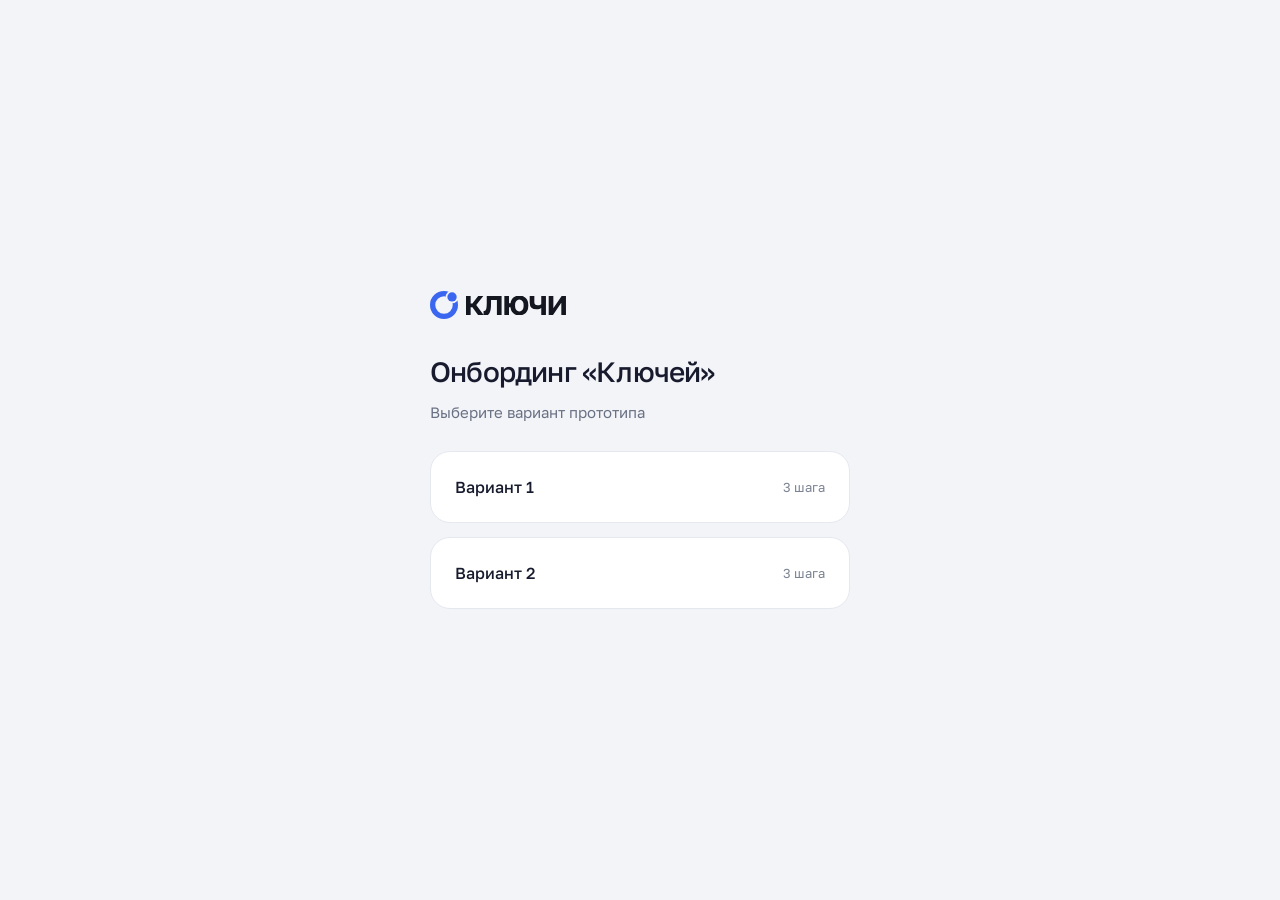
==== commit 18ee7190: "Separate onboarding variants into isolated testing pages" ====
--- a/index.html
+++ b/index.html
@@ -2,60 +2,23 @@
 <html lang="ru">
 <head>
   <meta charset="utf-8">
-  <meta name="viewport" content="width=device-width, initial-scale=1, viewport-fit=cover">
-  <meta name="theme-color" content="#f4f5fa">
-  <title>Ключи — два варианта онбординга</title>
+  <meta name="viewport" content="width=device-width, initial-scale=1">
+  <meta name="theme-color" content="#f3f4f8">
+  <title>Ключи — варианты онбординга</title>
   <link rel="icon" href="./assets/keys-orbit-symbol-blue.svg" type="image/svg+xml">
   <link rel="stylesheet" href="./fonts.css">
-  <link rel="stylesheet" href="./app/variant-one.css">
-  <link rel="stylesheet" href="./app/prototype.css">
-  <script type="module" src="./app/prototype.js"></script>
+  <link rel="stylesheet" href="./app/landing.css">
+  <script src="./app/landing.js"></script>
 </head>
 <body>
-  <header class="prototype-header">
-    <a class="prototype-brand" href="./index.html" aria-label="Ключи — начало прототипа"><img src="./assets/keys-orbit-symbol-blue.svg" alt=""><img src="./assets/keys-wordmark.svg" alt="Ключи"></a>
-    <nav class="variant-switch" aria-label="Вариант онбординга">
-      <button type="button" data-variant="1" aria-pressed="true">Вариант 1</button>
-      <button type="button" data-variant="2" aria-pressed="false">Вариант 2</button>
+  <main class="variant-picker">
+    <div class="brand"><img src="./assets/keys-orbit-symbol-blue.svg" alt=""><img src="./assets/keys-wordmark.svg" alt="Ключи"></div>
+    <h1>Онбординг «Ключей»</h1>
+    <p>Выберите вариант прототипа</p>
+    <nav aria-label="Варианты онбординга">
+      <a class="variant-link" href="./onboarding-variant-1.html"><span>Вариант 1</span><span class="step-count">3 шага</span></a>
+      <a class="variant-link" href="./onboarding-variant-2.html"><span>Вариант 2</span><span class="step-count">3 шага</span></a>
     </nav>
-    <button type="button" class="restart" data-restart>Сначала</button>
-  </header>
-  <main class="prototype-stage" aria-label="Прототип онбординга">
-    <section id="keysOnboardingPrototype" aria-label="Вариант 1">
-      <div class="kon-phone" data-phone-screen>
-        <header class="kon-header">
-          <button type="button" class="kon-back" data-back aria-label="Предыдущий шаг" hidden></button>
-          <div class="kon-brand"><img class="brand-symbol" src="./assets/keys-orbit-symbol-blue.svg" alt=""><img class="kon-wordmark" src="./assets/keys-wordmark.svg" alt="Ключи"></div>
-          <button type="button" data-onboard-skip data-skip>Пропустить</button>
-        </header>
-        <main class="kon-stage" aria-label="Знакомство с приложением"></main>
-        <footer class="kon-footer">
-          <button type="button" class="kon-primary" data-next><span data-onboard-label>Дальше</span><span class="kon-progress" data-onboard-progress>1 из 3</span></button>
-          <button type="button" class="kon-secondary" data-booking hidden>У меня уже есть бронь</button>
-        </footer>
-      </div>
-    </section>
-    <section id="variantTwo" aria-label="Вариант 2" hidden>
-      <div class="orbit-phone" data-phone-screen>
-        <div class="orbit-slides"></div>
-        <footer class="orbit-footer">
-          <nav class="step-bars" aria-label="Шаг онбординга"></nav>
-          <button type="button" class="orbit-primary" data-next>Дальше</button>
-          <button type="button" class="orbit-secondary" data-booking hidden>У меня уже есть бронь</button>
-        </footer>
-      </div>
-    </section>
-    <div class="review-controls"><button type="button" data-back>Назад</button><span data-step-status aria-live="polite">Шаг 1 из 3</span><span class="swipe-hint">Можно листать свайпом</span></div>
   </main>
-  <dialog aria-labelledby="completion-title">
-    <form method="dialog">
-      <img src="./assets/keys-orbit-symbol-blue.svg" alt="" width="48" height="48">
-      <p class="completion-eyebrow">КОНЕЦ ОНБОРДИНГА</p>
-      <h2 id="completion-title">Переходим к поиску отеля</h2>
-      <p data-completion-text>Три шага пройдены. Следующий экран приложения — поиск отеля.</p>
-      <button class="dialog-primary" value="restart">Пройти ещё раз</button>
-      <button class="dialog-secondary" value="back">Вернуться к последнему шагу</button>
-    </form>
-  </dialog>
 </body>
 </html>
--- a/app/landing.css
+++ b/app/landing.css
@@ -0,0 +1 @@
+:root{font-family:'Golos Text',Arial,sans-serif;color:#171b2d;background:#f3f4f8}*{box-sizing:border-box}body{margin:0;min-height:100svh;display:grid;place-items:center;padding:24px}.variant-picker{width:100%;max-width:420px}.brand{display:flex;align-items:center;gap:8px;margin-bottom:36px}.brand img:first-child{width:28px;height:28px}.brand img:last-child{width:100px}h1{font-size:28px;line-height:1.2;letter-spacing:-.8px;font-weight:500;margin:0 0 12px}p{color:#697184;font-size:15px;line-height:22px;margin:0 0 28px}nav{display:grid;gap:14px}.variant-link{display:flex;align-items:center;justify-content:space-between;gap:16px;min-height:72px;padding:20px 24px;border-radius:20px;background:#fff;border:1px solid #e5e8ef;color:#171b2d;font-size:16px;font-weight:500;text-decoration:none;transition:border-color .2s,box-shadow .2s}.step-count{color:#7b8393;font-size:13px;font-weight:400}.variant-link:hover{border-color:#3a66f0;box-shadow:0 6px 20px #3a66f012;color:#3a66f0}.variant-link:focus-visible{outline:3px solid #3a66f0;outline-offset:4px}.variant-link:active{background:#edf2ff}@media(prefers-reduced-motion:reduce){*{transition:none!important}}
